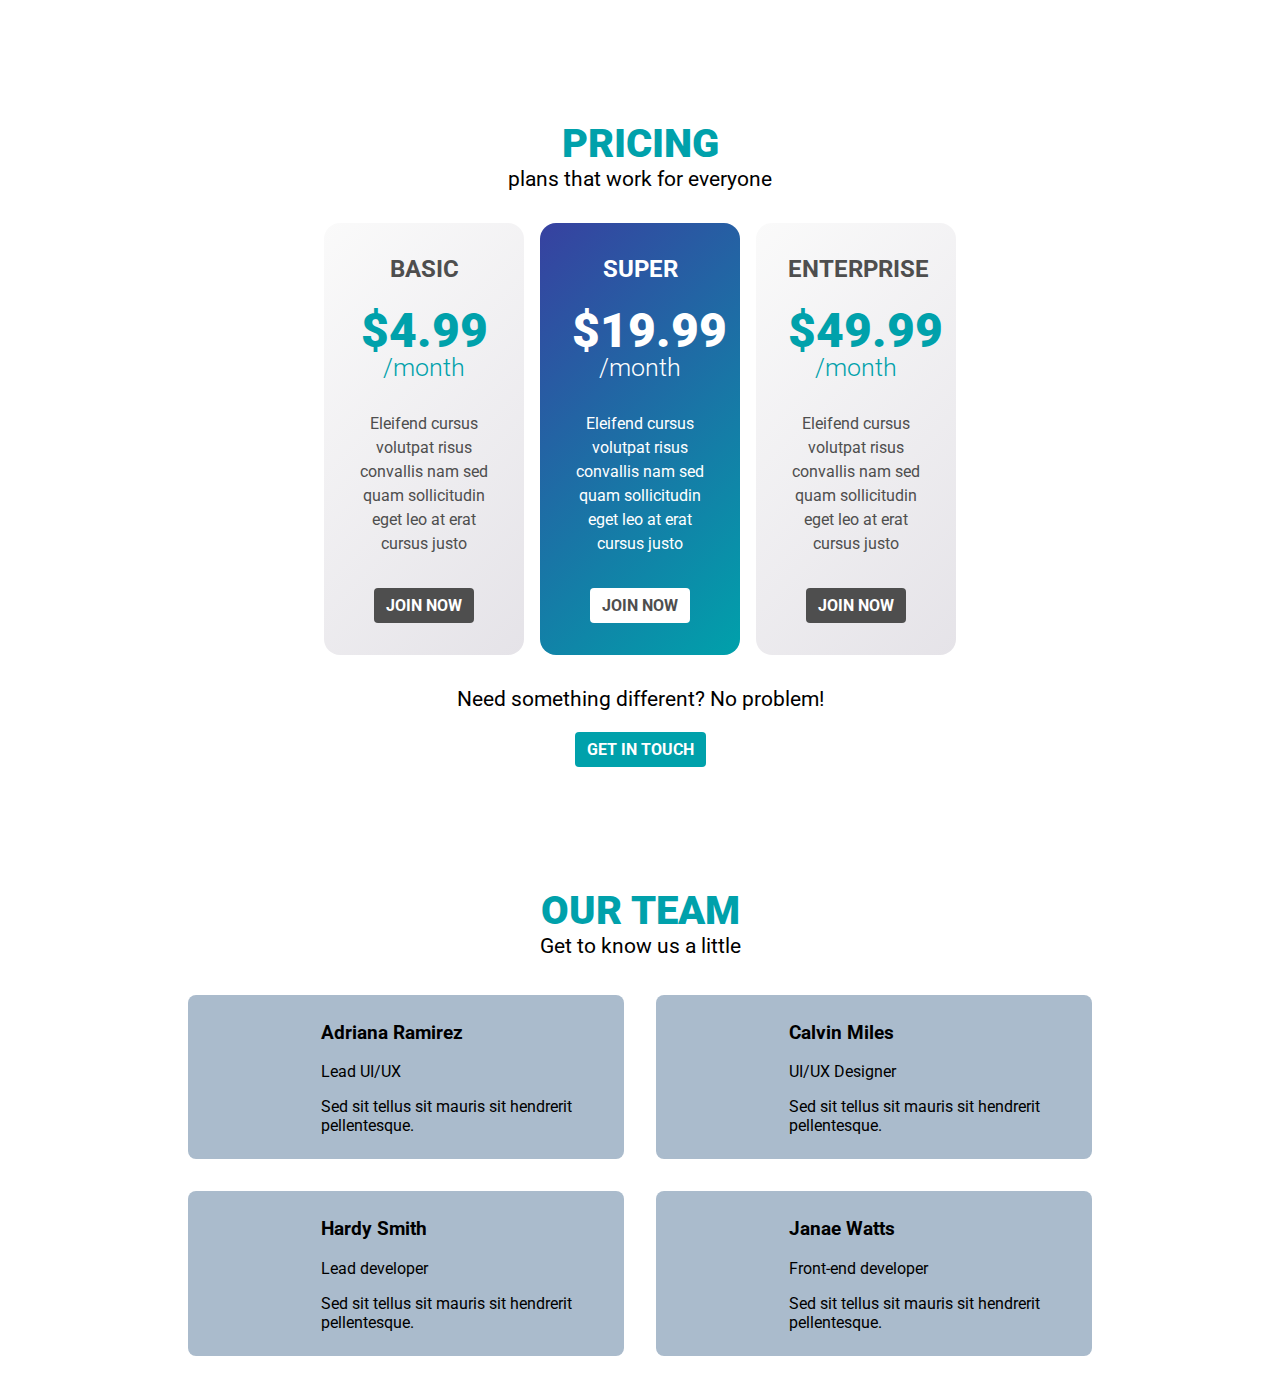
==== 02-pricing-cards-v3/01 - Start here/index.html @ 4386631f "rename classes, tidy up stylesheet" ====
<!DOCTYPE html>
<html lang="en">

<head>
  <meta charset="UTF-8">
  <meta name="viewport" content="width=device-width, initial-scale=1.0">
  <title>Pricing</title>
  <link href="https://fonts.googleapis.com/css2?family=Roboto:wght@300;700;900&display=swap" rel="stylesheet">
  <link rel="stylesheet" href="styles.css">
</head>

<body>
  <section class="pricing">
    <h2 class="h2-section">pricing</h2>
    <p class="p-fs-500">plans that work for everyone</p>

    <div class="plans">
      <div class="plan plan--light">
        <h2 class="h2-plan">basic</h2>
        <p class="p-plan-price">$4.99<span>/month</span></p>
        <p class="p-plan-description">Eleifend cursus volutpat risus convallis nam sed quam sollicitudin eget leo at erat cursus justo</p>
        <a href="#" class="a-btn">Join Now</a>
      </div>

      <div class="plan plan--accent">
        <h2 class="h2-plan">super</h2>
        <p class="p-plan-price">$19.99<span>/month</span></p>
        <p class="p-plan-description">Eleifend cursus volutpat risus convallis nam sed quam sollicitudin eget leo at erat cursus justo</p>
        <a href="#" class="a-btn">Join Now</a>
      </div>

      <div class="plan plan--light">
        <h2 class="h2-plan">Enterprise</h2>
        <p class="p-plan-price">$49.99<span>/month</span></p>
        <p class="p-plan-description">Eleifend cursus volutpat risus convallis nam sed quam sollicitudin eget leo at erat cursus justo</p>
        <a href="#" class="a-btn">Join Now</a>
      </div>
    </div>

    <p class="p-fs-500">Need something different? No problem!</p>
    <a href="#" class="a-btn">Get in touch</a>
  </section>

  <section class="team">
    <div class="container">
      <h2 class="h2-section">Our team</h2>
      <p class="p-fs-500">Get to know us a little</p>

      <div class="team-members">
        <div class="team-member">
          <img src="img/team-01.jpg" alt="">
          <div class="info">
            <h3 class="name">Adriana Ramirez</h3>
            <p class="position">Lead UI/UX</p>
            <p>Sed sit tellus sit mauris sit hendrerit pellentesque.</p>
          </div>
        </div>

        <div class="team-member">
          <img src="img/team-02.jpg" alt="">
          <div class="info">
            <h3 class="name">Calvin Miles</h3>
            <p class="position">UI/UX Designer</p>
            <p>Sed sit tellus sit mauris sit hendrerit pellentesque.</p>
          </div>
        </div>

        <div class="team-member">
          <img src="img/team-03.jpg" alt="">
          <div class="info">
            <h3 class="name">Hardy Smith</h3>
            <p class="position">Lead developer</p>
            <p>Sed sit tellus sit mauris sit hendrerit pellentesque.</p>
          </div>
        </div>

        <div class="team-member">
          <img src="img/team-04.jpg" alt="">
          <div class="info">
            <h3 class="name">Janae Watts</h3>
            <p class="position">Front-end developer</p>
            <p>Sed sit tellus sit mauris sit hendrerit pellentesque.</p>
          </div>
        </div>
      </div>
    </div>
  </section>

</body>

</html>
---- 02-pricing-cards-v3/01 - Start here/styles.css ----
/* ##### */
/* RESET */
/* ----- */
*,
*::before,
*::after {
  /* outline: 1px dotted hotpink; */
  box-sizing: border-box;
}

/* ###### */
/* GLOBAL */
/* ------ */
body {
  font-family: "Roboto", sans-serif;
  text-align: center;
}

/* ########## */
/* TYPOGRAPHY */
/* ---------- */
.h2-section {
  color: #00a1ab;
  font-size: 2.5rem;
  font-weight: 900;
  margin-top: 3em;
  margin-bottom: 0;
  text-transform: uppercase;
}

.p-fs-500 {
  font-size: 1.3125rem;
  margin-top: 0;
}

/* ###### */
/* LAYOUT */
/* ------ */
.container {
  margin: 0 auto;
  max-width: 1000px;
  padding: 0 2em;
}

/* ####### */
/* BUTTONS */
/* ------- */
.a-btn {
  background: #00a1ab;
  border-radius: 0.25em;
  color: #fff;
  display: inline-block;
  padding: 0.5em 0.75em;
  font-weight: 700;
  text-decoration: none;
  text-transform: uppercase;
}

.a-btn--dark {
  background: #4e4e4e;
  color: white;
}

.a-btn--light {
  background: white;
  color: #4e4e4e;
}

/* ##### */
/* PLANS */
/* ----- */
.h2-plan {
  margin: 0 0 1em;
  text-transform: uppercase;
}

.p-plan-price {
  font-size: 3rem;
  font-weight: 900;
  line-height: 1;
  margin: 0;
}

.plan--light .p-plan-price {
  color: #00a1ab;
}

.p-plan-description {
  line-height: 1.5;
  margin: 2em 0;
}

/* ----- */

.p-plan-price span {
  display: block;
  font-size: 1.5625rem;
  font-weight: 300;
}

.plan--accent .a-btn {
  background: white;
  color: #4e4e4e;
}

.plan--light .a-btn {
  background: #4e4e4e;
  color: white;
}

/* ----- */

.plan {
  border-radius: 1em;
  margin: 0 0.5em;
  padding: 2em;
  width: 200px;
}

.plan--accent {
  background: linear-gradient(-45deg, #00a1ab, #3741a0);
  color: #fff;
}

.plan--light {
  background: linear-gradient(-45deg, #e5e3e8, #fafafa);
  color: #4e4e4e;
}

.plans {
  display: flex;
  justify-content: center;
  margin: 2em 0;
}

/* ##### */
/* TEAMS */
/* ----- */
.team-member {
  align-items: center;
  background: #abc;
  border-radius: 0.5em;
  display: flex;
  flex: 1 1 45%;
  margin: 1em;
  padding: 0.5em 2em 0.5em 0.5em;
  text-align: left;
}

.team-members {
  display: flex;
  flex-wrap: wrap;
}

/* ----- */

.team-member img {
  border-radius: 0.25em;
  width: 10rem;
}
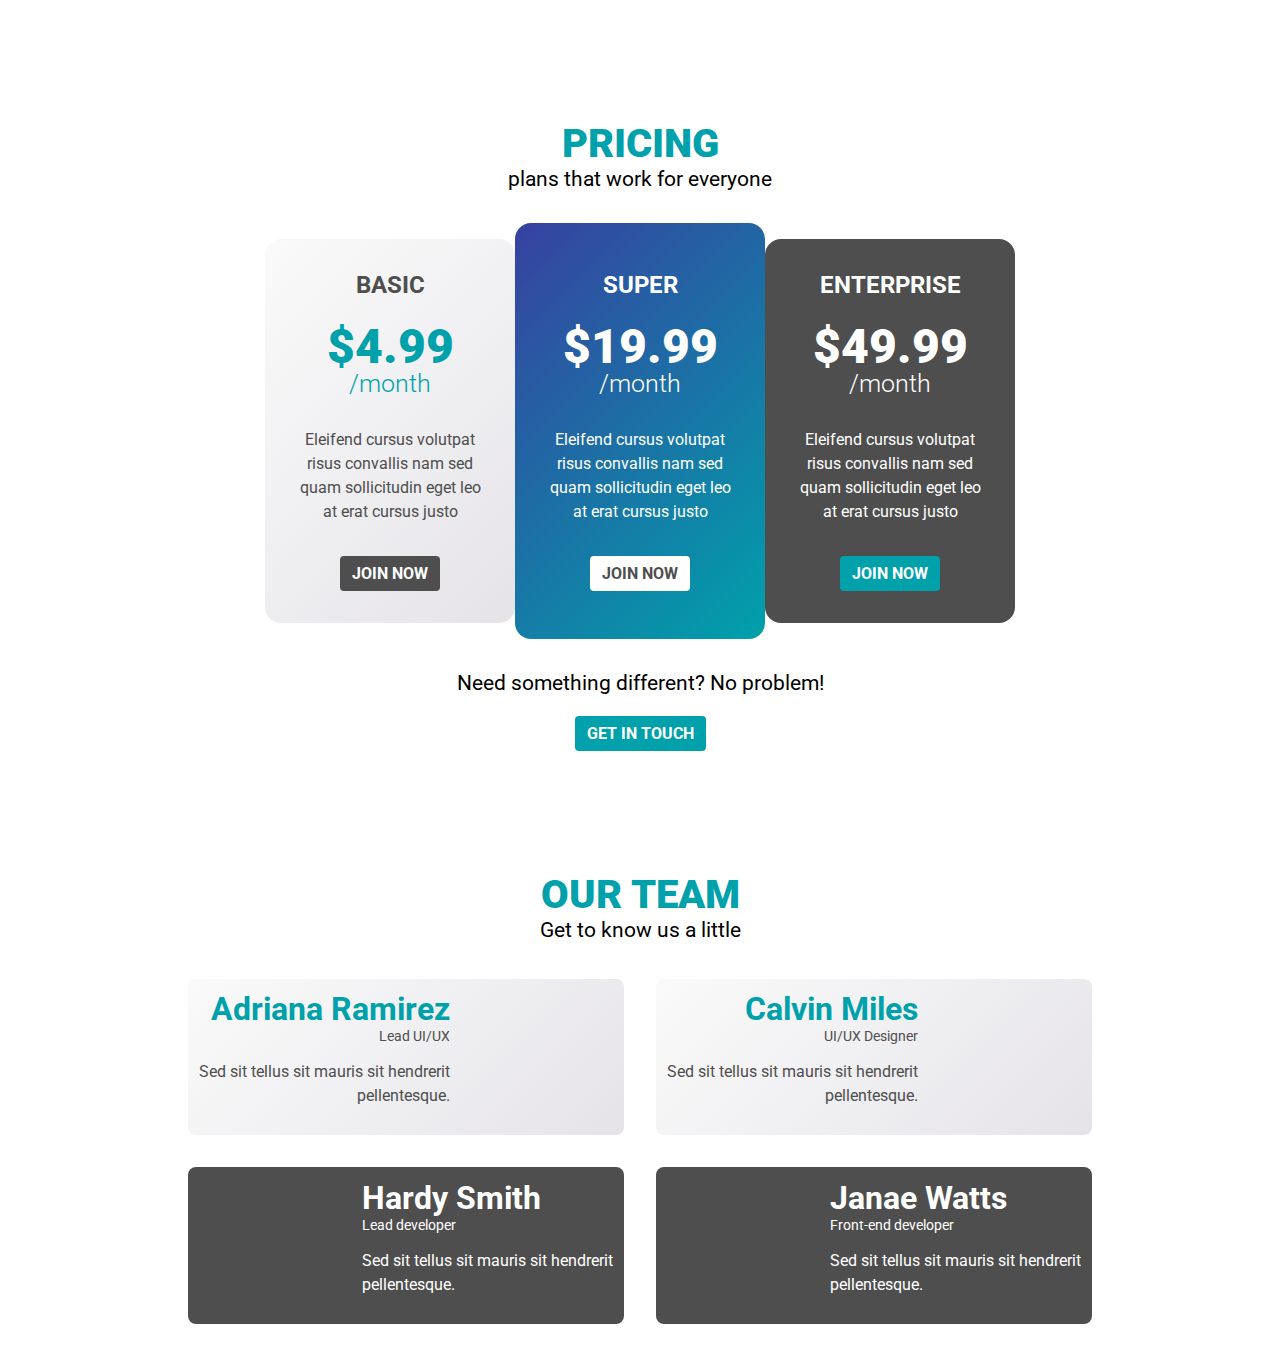
==== commit 1836a367: "style team member cards" ====
--- a/02-pricing-cards-v3/01 - Start here/index.html
+++ b/02-pricing-cards-v3/01 - Start here/index.html
@@ -29,7 +29,7 @@
         <a href="#" class="a-btn">Join Now</a>
       </div>
 
-      <div class="plan plan--light">
+      <div class="plan plan--dark">
         <h2 class="h2-plan">Enterprise</h2>
         <p class="p-plan-price">$49.99<span>/month</span></p>
         <p class="p-plan-description">Eleifend cursus volutpat risus convallis nam sed quam sollicitudin eget leo at erat cursus justo</p>
@@ -47,39 +47,39 @@
       <p class="p-fs-500">Get to know us a little</p>
 
       <div class="team-members">
-        <div class="team-member">
+        <div class="team-member team-member--light">
           <img src="img/team-01.jpg" alt="">
           <div class="info">
-            <h3 class="name">Adriana Ramirez</h3>
-            <p class="position">Lead UI/UX</p>
-            <p>Sed sit tellus sit mauris sit hendrerit pellentesque.</p>
+            <h3 class="h3-name">Adriana Ramirez</h3>
+            <p class="p-position">Lead UI/UX</p>
+            <p class="p-bio-brief">Sed sit tellus sit mauris sit hendrerit pellentesque.</p>
           </div>
         </div>
 
-        <div class="team-member">
+        <div class="team-member team-member--light">
           <img src="img/team-02.jpg" alt="">
           <div class="info">
-            <h3 class="name">Calvin Miles</h3>
-            <p class="position">UI/UX Designer</p>
-            <p>Sed sit tellus sit mauris sit hendrerit pellentesque.</p>
+            <h3 class="h3-name">Calvin Miles</h3>
+            <p class="p-position">UI/UX Designer</p>
+            <p class="p-bio-brief">Sed sit tellus sit mauris sit hendrerit pellentesque.</p>
           </div>
         </div>
 
-        <div class="team-member">
+        <div class="team-member team-member--dark">
           <img src="img/team-03.jpg" alt="">
           <div class="info">
-            <h3 class="name">Hardy Smith</h3>
-            <p class="position">Lead developer</p>
-            <p>Sed sit tellus sit mauris sit hendrerit pellentesque.</p>
+            <h3 class="h3-name">Hardy Smith</h3>
+            <p class="p-position">Lead developer</p>
+            <p class="p-bio-brief">Sed sit tellus sit mauris sit hendrerit pellentesque.</p>
           </div>
         </div>
 
-        <div class="team-member">
+        <div class="team-member team-member--dark">
           <img src="img/team-04.jpg" alt="">
           <div class="info">
-            <h3 class="name">Janae Watts</h3>
-            <p class="position">Front-end developer</p>
-            <p>Sed sit tellus sit mauris sit hendrerit pellentesque.</p>
+            <h3 class="h3-name">Janae Watts</h3>
+            <p class="p-position">Front-end developer</p>
+            <p class="p-bio-brief">Sed sit tellus sit mauris sit hendrerit pellentesque.</p>
           </div>
         </div>
       </div>
--- a/02-pricing-cards-v3/01 - Start here/styles.css
+++ b/02-pricing-cards-v3/01 - Start here/styles.css
@@ -81,9 +81,7 @@
   margin: 0;
 }
 
-.plan--light .p-plan-price {
-  color: #00a1ab;
-}
+.plan--light .p-plan-price { color: #00a1ab; }
 
 .p-plan-description {
   line-height: 1.5;
@@ -112,14 +110,21 @@
 
 .plan {
   border-radius: 1em;
-  margin: 0 0.5em;
+  /* margin: 0 0.5em; */
   padding: 2em;
-  width: 200px;
+  width: 250px;
 }
 
 .plan--accent {
   background: linear-gradient(-45deg, #00a1ab, #3741a0);
   color: #fff;
+  padding-top: 3em;
+  padding-bottom: 3em;
+}
+
+.plan--dark {
+  background: #4e4e4e;
+  color: white;
 }
 
 .plan--light {
@@ -128,6 +133,7 @@
 }
 
 .plans {
+  align-items: baseline;
   display: flex;
   justify-content: center;
   margin: 2em 0;
@@ -136,6 +142,24 @@
 /* ##### */
 /* TEAMS */
 /* ----- */
+.h3-name,
+.p-position { margin: 0; }
+
+.h3-name { font-size: 2rem; }
+
+.team-member--light .h3-name { color: #00a1ab; }
+
+.p-bio-brief { line-height: 1.5; }
+
+.p-position { font-size: .875rem; }
+
+/* ----- */
+
+.team-member--dark .info,
+.team-member--light img { margin-left: 1.5em; }
+
+.team-member--light .info { text-align: right; }
+
 .team-member {
   align-items: center;
   background: #abc;
@@ -143,8 +167,19 @@
   display: flex;
   flex: 1 1 45%;
   margin: 1em;
-  padding: 0.5em 2em 0.5em 0.5em;
+  padding: 0.7em;
   text-align: left;
+}
+
+.team-member--dark {
+  background: #4e4e4e;
+  color: white;
+}
+
+.team-member--light {
+  background: linear-gradient(-45deg, #e5e3e8, #fafafa);
+  color: #4e4e4e;
+  justify-content: flex-end;
 }
 
 .team-members {
@@ -155,6 +190,8 @@
 /* ----- */
 
 .team-member img {
-  border-radius: 0.25em;
-  width: 10rem;
+  border-radius: 0.5em;
+  width: 12rem;
 }
+
+.team-member--light img { order: 1; }
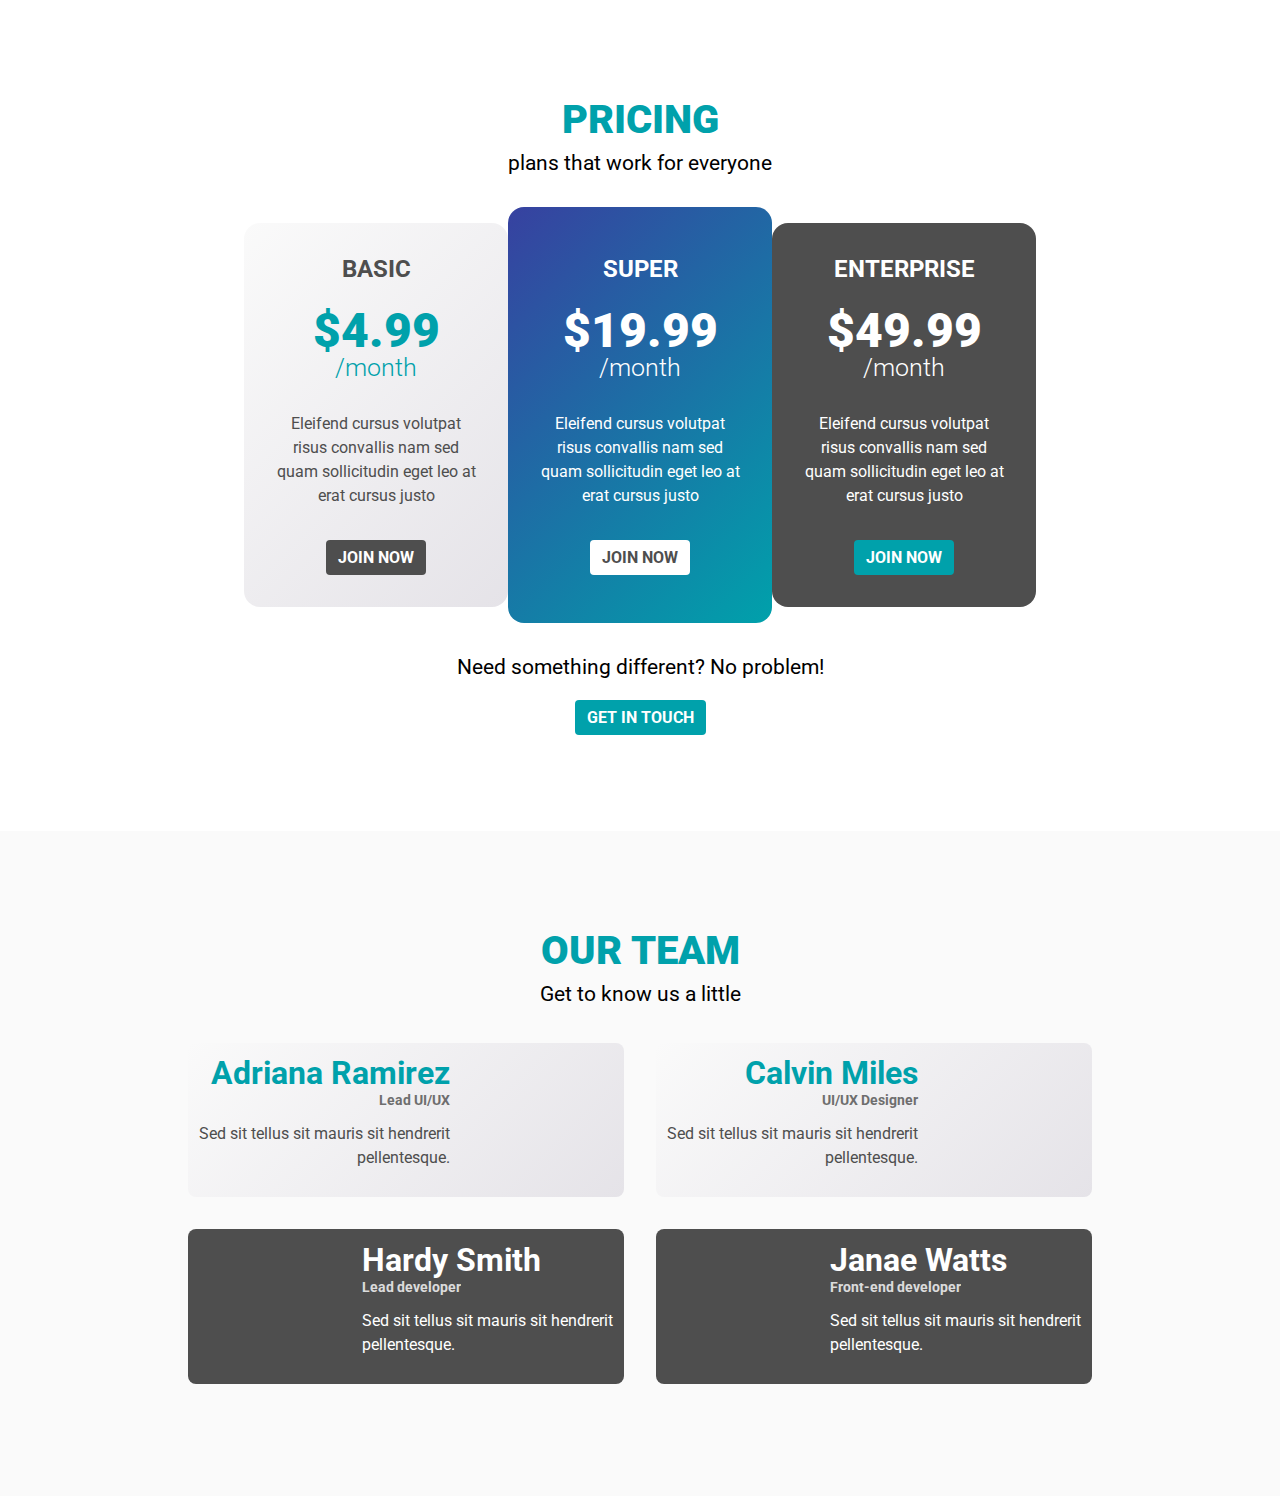
==== commit fb7f66f4: "Use a modifier class to improve code readability" ====
--- a/02-pricing-cards-v3/01 - Start here/index.html
+++ b/02-pricing-cards-v3/01 - Start here/index.html
@@ -15,7 +15,7 @@
     <p class="p-fs-500">plans that work for everyone</p>
 
     <div class="plans">
-      <div class="plan plan--light">
+      <div class="plan bg--light">
         <h2 class="h2-plan">basic</h2>
         <p class="p-plan-price">$4.99<span>/month</span></p>
         <p class="p-plan-description">Eleifend cursus volutpat risus convallis nam sed quam sollicitudin eget leo at erat cursus justo</p>
@@ -29,7 +29,7 @@
         <a href="#" class="a-btn">Join Now</a>
       </div>
 
-      <div class="plan plan--dark">
+      <div class="plan bg--dark">
         <h2 class="h2-plan">Enterprise</h2>
         <p class="p-plan-price">$49.99<span>/month</span></p>
         <p class="p-plan-description">Eleifend cursus volutpat risus convallis nam sed quam sollicitudin eget leo at erat cursus justo</p>
@@ -47,7 +47,7 @@
       <p class="p-fs-500">Get to know us a little</p>
 
       <div class="team-members">
-        <div class="team-member team-member--light">
+        <div class="team-member team-member--mirrored bg--light">
           <img src="img/team-01.jpg" alt="">
           <div class="info">
             <h3 class="h3-name">Adriana Ramirez</h3>
@@ -56,7 +56,7 @@
           </div>
         </div>
 
-        <div class="team-member team-member--light">
+        <div class="team-member team-member--mirrored bg--light">
           <img src="img/team-02.jpg" alt="">
           <div class="info">
             <h3 class="h3-name">Calvin Miles</h3>
@@ -65,7 +65,7 @@
           </div>
         </div>
 
-        <div class="team-member team-member--dark">
+        <div class="team-member bg--dark">
           <img src="img/team-03.jpg" alt="">
           <div class="info">
             <h3 class="h3-name">Hardy Smith</h3>
@@ -74,7 +74,7 @@
           </div>
         </div>
 
-        <div class="team-member team-member--dark">
+        <div class="team-member bg--dark">
           <img src="img/team-04.jpg" alt="">
           <div class="info">
             <h3 class="h3-name">Janae Watts</h3>
@@ -88,4 +88,4 @@
 
 </body>
 
-</html>+</html>
--- a/02-pricing-cards-v3/01 - Start here/styles.css
+++ b/02-pricing-cards-v3/01 - Start here/styles.css
@@ -1,3 +1,13 @@
+:root {
+  --clr-primary-400: #00a1ab;
+  --clr-primary-500: #3741a0;
+
+  --clr-neutral-100: #fff;
+  --clr-neutral-200: #fafafa;
+  --clr-neutral-300: #e5e3e8;
+  --clr-neutral-400: #4e4e4e;
+}
+
 /* ##### */
 /* RESET */
 /* ----- */
@@ -13,29 +23,32 @@
 /* ------ */
 body {
   font-family: "Roboto", sans-serif;
+  margin: 0;
   text-align: center;
 }
 
 /* ########## */
 /* TYPOGRAPHY */
 /* ---------- */
+h2,
+h3,
+p { margin-top: 0; }
+
 .h2-section {
-  color: #00a1ab;
+  color: var(--clr-primary-400);
   font-size: 2.5rem;
   font-weight: 900;
-  margin-top: 3em;
-  margin-bottom: 0;
+  margin-bottom: .2em;
   text-transform: uppercase;
 }
 
-.p-fs-500 {
-  font-size: 1.3125rem;
-  margin-top: 0;
-}
+.p-fs-500 { font-size: 1.3125rem; }
 
 /* ###### */
 /* LAYOUT */
 /* ------ */
+section { padding: 6em 0; }
+
 .container {
   margin: 0 auto;
   max-width: 1000px;
@@ -46,9 +59,9 @@
 /* BUTTONS */
 /* ------- */
 .a-btn {
-  background: #00a1ab;
+  background: var(--clr-primary-400);
   border-radius: 0.25em;
-  color: #fff;
+  color: var(--clr-neutral-100);
   display: inline-block;
   padding: 0.5em 0.75em;
   font-weight: 700;
@@ -57,13 +70,13 @@
 }
 
 .a-btn--dark {
-  background: #4e4e4e;
-  color: white;
+  background: var(--clr-neutral-400);
+  color: var(--clr-neutral-100);
 }
 
 .a-btn--light {
-  background: white;
-  color: #4e4e4e;
+  background: var(--clr-neutral-100);
+  color: var(--clr-neutral-400);
 }
 
 /* ##### */
@@ -81,7 +94,7 @@
   margin: 0;
 }
 
-.plan--light .p-plan-price { color: #00a1ab; }
+.bg--light .p-plan-price { color: var(--clr-primary-400); }
 
 .p-plan-description {
   line-height: 1.5;
@@ -97,39 +110,29 @@
 }
 
 .plan--accent .a-btn {
-  background: white;
-  color: #4e4e4e;
-}
-
-.plan--light .a-btn {
-  background: #4e4e4e;
-  color: white;
+  background: var(--clr-neutral-100);
+  color: var(--clr-neutral-400);
+}
+
+.bg--light .a-btn {
+  background: var(--clr-neutral-400);
+  color: var(--clr-neutral-100);
 }
 
 /* ----- */
 
 .plan {
   border-radius: 1em;
-  /* margin: 0 0.5em; */
   padding: 2em;
-  width: 250px;
+  width: 16.5rem;
 }
 
 .plan--accent {
-  background: linear-gradient(-45deg, #00a1ab, #3741a0);
-  color: #fff;
+  background: linear-gradient(-45deg,
+    var(--clr-primary-400), var(--clr-primary-500));
+  color: var(--clr-neutral-100);
   padding-top: 3em;
   padding-bottom: 3em;
-}
-
-.plan--dark {
-  background: #4e4e4e;
-  color: white;
-}
-
-.plan--light {
-  background: linear-gradient(-45deg, #e5e3e8, #fafafa);
-  color: #4e4e4e;
 }
 
 .plans {
@@ -142,23 +145,30 @@
 /* ##### */
 /* TEAMS */
 /* ----- */
-.h3-name,
-.p-position { margin: 0; }
+.h3-name { margin-bottom: 0; }
 
 .h3-name { font-size: 2rem; }
 
-.team-member--light .h3-name { color: #00a1ab; }
+.bg--light .h3-name { color: var(--clr-primary-400); }
 
 .p-bio-brief { line-height: 1.5; }
 
-.p-position { font-size: .875rem; }
-
-/* ----- */
-
-.team-member--dark .info,
-.team-member--light img { margin-left: 1.5em; }
-
-.team-member--light .info { text-align: right; }
+.p-position {
+  font-size: .875rem;
+  font-weight: 700;
+  opacity: .8;
+}
+
+/* ----- */
+
+.team-member .info { margin-left: 1.5em; }
+
+.team-member--mirrored .info {
+  margin-right: 1.5em;
+  margin-left: 0;
+}
+
+.team { background: var(--clr-neutral-200); }
 
 .team-member {
   align-items: center;
@@ -171,15 +181,9 @@
   text-align: left;
 }
 
-.team-member--dark {
-  background: #4e4e4e;
-  color: white;
-}
-
-.team-member--light {
-  background: linear-gradient(-45deg, #e5e3e8, #fafafa);
-  color: #4e4e4e;
-  justify-content: flex-end;
+.team-member--mirrored {
+  flex-flow: row-reverse;
+  text-align: right;
 }
 
 .team-members {
@@ -194,4 +198,17 @@
   width: 12rem;
 }
 
-.team-member--light img { order: 1; }
+/* ##### */
+/* UTILS */
+/* ----- */
+
+.bg--dark {
+  background: var(--clr-neutral-400);
+  color: var(--clr-neutral-100);
+}
+
+.bg--light {
+  background: linear-gradient(-45deg,
+    var(--clr-neutral-300), var(--clr-neutral-200));
+  color: var(--clr-neutral-400);
+}
